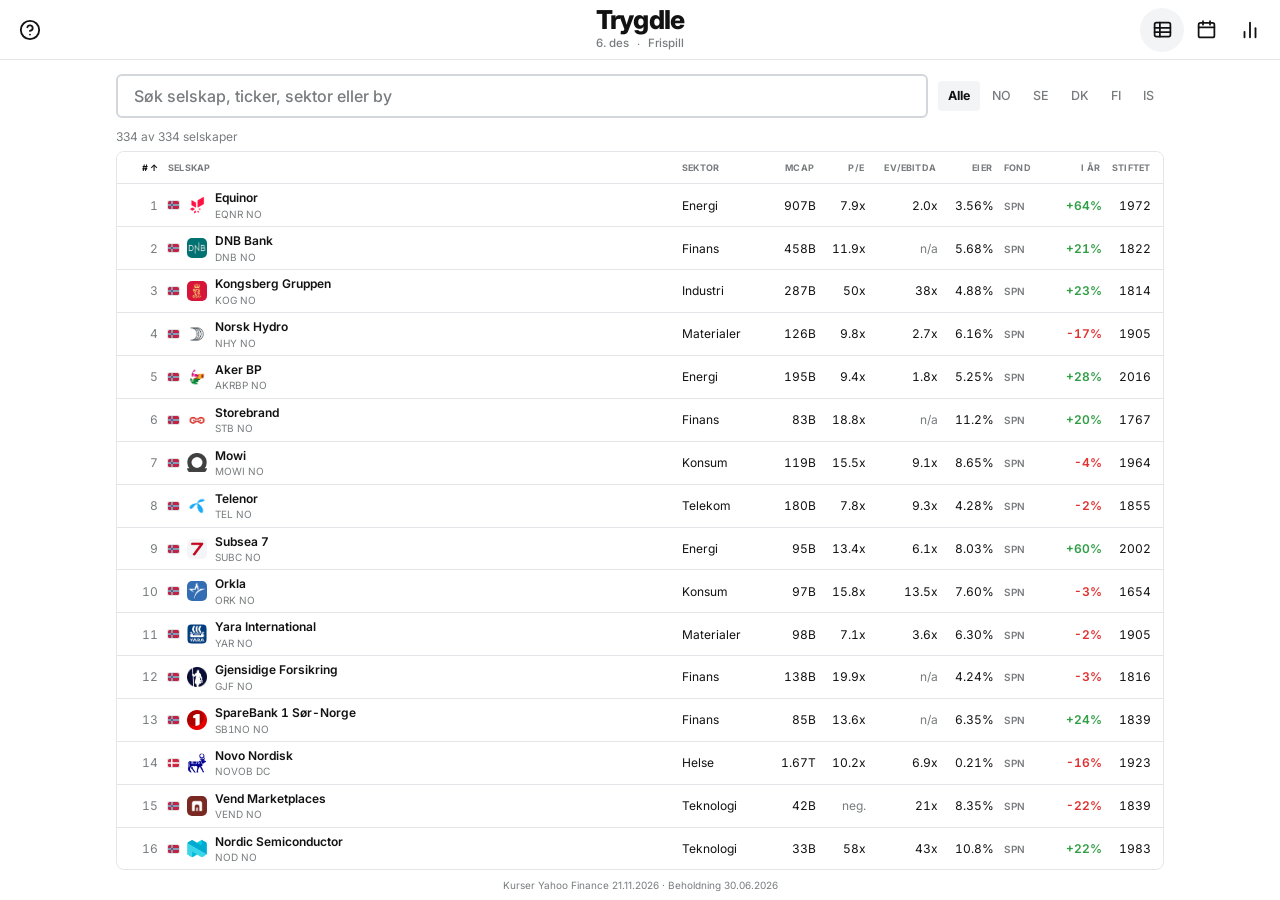
==== data.html @ ebce4d21 "Daily data update 2026-11-21" ====
<!DOCTYPE html>
<html lang="nb">
<head>
  <meta charset="UTF-8" />
  <meta http-equiv="Cache-Control" content="no-cache" />
  <meta name="viewport" content="width=device-width, initial-scale=1.0, viewport-fit=cover" />
  <meta name="theme-color" content="#ffffff" media="(prefers-color-scheme: light)" />
  <meta name="theme-color" content="#121213" media="(prefers-color-scheme: dark)" />
  <title>Trygdle · Data</title>
  <meta name="description" content="Alle selskapene i Folketrygdfondets aksjeportefølje med nøkkeltall." />
  <link rel="icon" type="image/svg+xml" href="data:image/svg+xml,%3Csvg xmlns='http://www.w3.org/2000/svg' viewBox='0 0 36 36'%3E%3Crect width='36' height='36' rx='8' fill='%236aaa64'/%3E%3Crect x='9' y='19' width='4' height='8' rx='1' fill='%23fff'/%3E%3Crect x='16' y='14' width='4' height='13' rx='1' fill='%23fff'/%3E%3Crect x='23' y='9' width='4' height='18' rx='1' fill='%23fff'/%3E%3C/svg%3E" />
  <link rel="preconnect" href="https://fonts.googleapis.com" />
  <link rel="preconnect" href="https://fonts.gstatic.com" crossorigin />
  <link href="https://fonts.googleapis.com/css2?family=Inter:wght@400;500;600;700;800&display=swap" rel="stylesheet" />
  <link rel="stylesheet" href="styles.css?v=a3bba27d" />
</head>
<body class="data-page">
  <header id="topbar" data-page="data"></header>
  <script src="shell.js?v=2417e42e"></script>

  <main class="data-main">
    <div class="data-tools">
      <input id="q" class="guess-input data-search" type="search" placeholder="Søk selskap, ticker, sektor eller by" autocomplete="off" spellcheck="false" />
      <div class="data-filters" id="filters"></div>
    </div>
    <p class="data-count" id="count"></p>
    <div class="table-wrap">
      <table class="dt">
        <thead><tr id="thead"></tr></thead>
        <tbody id="tbody"></tbody>
      </table>
    </div>
    <p id="source" class="source"></p>
  </main>

  <script src="portfolio_data.js?v=4c529262"></script>
  <script src="market_data.js?v=6c557c20"></script>
  <script src="data.js?v=561c889e"></script>
</body>
</html>
---- styles.css ----
:root {
  --bg: #ffffff;
  --text: #121213;
  --muted: #787c7e;
  --line: #e3e5e8;
  --empty: #d3d6da;
  --empty-active: #878a8c;
  --soft: #f3f4f6;

  --exact: #6aaa64;
  --close: #c9b458;
  --wrong: #787c7e;
  --on-tile: #ffffff;
  --up: #2f9e44;
  --down: #e03131;

  --sheet: #ffffff;
  --shadow: 0 12px 40px rgba(0, 0, 0, 0.18);

  --w: 480px;
}

@media (prefers-color-scheme: dark) {
  :root:not([data-theme="light"]) {
    --bg: #121213;
    --text: #f8f8f8;
    --muted: #8e9093;
    --line: #2c2c2e;
    --empty: #3a3a3c;
    --empty-active: #565758;
    --soft: #1e1e20;
    --exact: #538d4e;
    --close: #b59f3b;
    --wrong: #3a3a3c;
    --up: #51cf66;
    --down: #ff6b6b;
    --sheet: #1a1a1b;
    --shadow: 0 12px 40px rgba(0, 0, 0, 0.6);
  }
}

* {
  box-sizing: border-box;
  margin: 0;
  padding: 0;
}

html,
body {
  background: var(--bg);
  color: var(--text);
}

body {
  font-family: "Inter", -apple-system, BlinkMacSystemFont, "Segoe UI", sans-serif;
  font-size: 15px;
  line-height: 1.45;
  -webkit-font-smoothing: antialiased;
  -webkit-tap-highlight-color: transparent;
  min-height: 100dvh;
  overflow-x: hidden;
  display: flex;
  flex-direction: column;
}

body.modal-open {
  overflow: hidden;
}

button {
  font: inherit;
  color: inherit;
  background: none;
  border: 0;
  cursor: pointer;
  touch-action: manipulation;
}

.hidden {
  display: none !important;
}

/* ---------- Header ---------- */

.topbar {
  display: grid;
  grid-template-columns: 1fr auto 1fr;
  align-items: center;
  height: 60px;
  padding: 0 8px;
  padding-top: env(safe-area-inset-top);
  border-bottom: 1px solid var(--line);
}

.topbar-side.right {
  display: flex;
  justify-content: flex-end;
}

.title {
  font-size: 26px;
  font-weight: 800;
  letter-spacing: -0.03em;
}

.title a {
  color: inherit;
  text-decoration: none;
}

.icon-btn {
  color: inherit;
  width: 44px;
  height: 44px;
  display: grid;
  place-items: center;
  border-radius: 50%;
  color: var(--text);
}

.icon-btn:hover,
.icon-btn.active {
  background: var(--soft);
}

a.mode-btn {
  text-decoration: none;
}

/* ---------- Game layout ---------- */

.game {
  flex: 1;
  width: 100%;
  max-width: var(--w);
  margin: 0 auto;
  padding: 12px 16px 0;
  display: flex;
  flex-direction: column;
}

.brand {
  display: flex;
  flex-direction: column;
  align-items: center;
  line-height: 1;
}

.modes {
  display: flex;
  align-items: center;
  gap: 2px;
  margin-top: 3px;
}

.mode-btn {
  font-size: 11.5px;
  font-weight: 500;
  padding: 2px 6px;
  border-radius: 4px;
  color: var(--muted);
}

.mode-btn.active {
  color: var(--text);
  font-weight: 700;
}

.mode-btn:hover {
  color: var(--text);
}

.mode-sep {
  color: var(--muted);
  font-size: 11px;
}

/* ---------- Board ---------- */

.board-head,
.tiles {
  display: grid;
  grid-template-columns: repeat(7, minmax(0, 1fr));
  gap: 3px;
}

.board-head span {
  font-size: 8.5px;
  font-weight: 700;
  text-transform: uppercase;
  letter-spacing: 0;
  color: var(--muted);
  text-align: center;
  white-space: nowrap;
  overflow: hidden;
  text-overflow: ellipsis;
}

.board-head small {
  font-size: 0.85em;
  font-weight: 500;
  opacity: 0.7;
}

.board-head {
  padding-bottom: 6px;
  margin-bottom: 4px;
  border-bottom: 1px solid var(--line);
}

.row {
  margin-top: 6px;
}

.row-name {
  height: 18px;
  display: flex;
  align-items: center;
  gap: 6px;
  font-size: 12.5px;
  font-weight: 600;
  white-space: nowrap;
  overflow: hidden;
  text-overflow: ellipsis;
  margin-bottom: 3px;
}

.logo {
  width: 16px;
  height: 16px;
  border-radius: 4px;
  flex-shrink: 0;
  object-fit: contain;
  background: #fff;
}

.logo-fallback {
  display: inline-grid;
  place-items: center;
  font-size: 10px;
  font-weight: 800;
  background: var(--soft);
  color: var(--muted);
}

.row-name .nm {
  overflow: hidden;
  text-overflow: ellipsis;
}

.row-name .tk {
  flex-shrink: 0;
  font-size: 11px;
  font-weight: 500;
  color: var(--muted);
}

.row-name em {
  font-style: normal;
  color: var(--muted);
}

.tile {
  aspect-ratio: 1.12;
  border: 2px solid var(--empty);
  display: flex;
  flex-direction: column;
  align-items: center;
  justify-content: center;
  gap: 1px;
  text-align: center;
  line-height: 1.1;
  user-select: none;
  min-width: 0;
}

.row.active .tile {
  border-color: var(--empty-active);
}

.tile b {
  font-size: clamp(11px, 3.3vw, 15px);
  font-weight: 800;
  letter-spacing: -0.02em;
}

.tile.small b {
  font-size: clamp(8.5px, 2.3vw, 11px);
  font-weight: 700;
  letter-spacing: 0;
  padding: 0 2px;
  overflow-wrap: normal;
}

.tile i {
  display: block;
  line-height: 0;
  margin-top: 2px;
}

.flag {
  display: block;
  width: clamp(20px, 5.6vw, 28px);
  height: auto;
  border-radius: 3px;
  box-shadow: 0 0 0 1px rgba(0, 0, 0, 0.12);
}

.s-answer .flag,
.tile .flag {
  margin: 1px 0 2px;
}

.tile i.na {
  font-style: normal;
  font-size: 12px;
  font-weight: 800;
  line-height: 1;
  opacity: 0.85;
}

.tile i svg {
  width: clamp(11px, 3.4vw, 15px);
  height: auto;
}

.s-exact,
.s-close,
.s-wrong {
  color: var(--on-tile);
  border-color: transparent;
}
.s-exact { background: var(--exact); }
.s-close { background: var(--close); }
.s-wrong { background: var(--wrong); }
.s-answer {
  background: transparent;
  border-color: var(--exact);
  color: var(--exact);
}

.row-name .tag {
  margin-left: auto;
  font-size: 10px;
  font-weight: 800;
  text-transform: uppercase;
  letter-spacing: 0.06em;
  color: var(--exact);
}

.tile.flip {
  animation: flip 500ms ease-in-out both;
}

.row.win .tile.flip {
  animation: flip 500ms ease-in-out both, bounce 420ms ease-in-out;
}

@keyframes flip {
  0%,
  49% {
    background: transparent;
    border-color: var(--empty-active);
    color: transparent;
  }
  0% { transform: rotateX(0); }
  50% { transform: rotateX(-90deg); }
  100% { transform: rotateX(0); }
}

@keyframes bounce {
  0%, 100% { transform: translateY(0); }
  40% { transform: translateY(-16px); }
  70% { transform: translateY(3px); }
}

.shake {
  animation: shake 420ms ease;
}

@keyframes shake {
  10%, 90% { transform: translateX(-1px); }
  20%, 80% { transform: translateX(3px); }
  30%, 50%, 70% { transform: translateX(-5px); }
  40%, 60% { transform: translateX(5px); }
}

/* ---------- Hints ---------- */

.hints {
  display: grid;
  /* city gets the room; fund, dividend and logo stay compact */
  grid-template-columns: minmax(0, 1fr) auto auto;
  gap: 6px;
  margin-bottom: 10px;
}

.hints:empty {
  display: none;
}

.chip {
  display: flex;
  align-items: center;
  justify-content: center;
  gap: 6px;
  height: 36px;
  padding: 0 8px;
  border-radius: 6px;
  background: var(--soft);
  font-size: 13px;
  white-space: nowrap;
  overflow: hidden;
  animation: pop 220ms ease;
}

.ytd {
  display: flex;
  align-items: center;
  gap: 10px;
  height: 44px;
  padding: 4px 12px;
  margin-bottom: 8px;
  border-radius: 6px;
  background: var(--soft);
}

.ytd svg {
  flex: 1;
  min-width: 0;
  height: 100%;
  overflow: visible;
}

.ytd polyline {
  fill: none;
  stroke-width: 2;
  stroke-linejoin: round;
  stroke-linecap: round;
  vector-effect: non-scaling-stroke;
}

.ytd .area {
  stroke: none;
  opacity: 0.12;
}

.ytd .zero {
  stroke: var(--muted);
  stroke-width: 1;
  stroke-dasharray: 2 3;
  opacity: 0.6;
  vector-effect: non-scaling-stroke;
}

.ytd.up polyline { stroke: var(--up); }
.ytd.down polyline { stroke: var(--down); }
.ytd.up .area { fill: var(--up); }
.ytd.down .area { fill: var(--down); }
.ytd.up b { color: var(--up); }
.ytd.down b { color: var(--down); }

.ytd-label {
  display: flex;
  flex-direction: column;
  align-items: flex-end;
  line-height: 1.1;
  flex-shrink: 0;
}

.ytd-label b {
  font-size: 15px;
  font-weight: 800;
}

.ytd-label small {
  font-size: 10px;
  color: var(--muted);
}

.hint-logo {
  width: 24px;
  height: 24px;
  border-radius: 5px;
  object-fit: contain;
  background: #fff;
}

.hint-logo {
  transition: filter 300ms ease;
}

.hint-logo.blur {
  filter: blur(2.5px);
}

.hint-logo.blur.grey {
  filter: blur(2.5px) grayscale(1);
}

.chip.city {
  justify-content: flex-start;
  padding: 0 12px;
  text-overflow: ellipsis;
}

.chip.fund {
  min-width: 36px;
  font-size: 11.5px;
  font-weight: 700;
  padding: 0 8px;
}

.chip.logo-slot {
  width: 36px;
  padding: 0;
}

.hint-logo.none {
  background: none;
}

.chip.dim {
  color: var(--muted);
}

@keyframes pop {
  from { transform: scale(0.85); opacity: 0; }
}

/* ---------- Entry ---------- */

.dock {
  position: sticky;
  bottom: 0;
  margin-top: auto;
  padding-top: 14px;
  background: var(--bg);
  z-index: 10;
}

.entry {
  position: relative;
}

.entry-row {
  display: flex;
  gap: 8px;
}

.guess-input {
  flex: 1;
  min-width: 0;
  height: 52px;
  padding: 0 16px;
  font: inherit;
  font-size: 16px; /* prevents iOS zoom */
  font-weight: 500;
  color: var(--text);
  background: var(--bg);
  border: 2px solid var(--empty);
  border-radius: 6px;
  outline: none;
  -webkit-appearance: none;
}

.guess-input:focus {
  border-color: var(--empty-active);
}

.guess-input::placeholder {
  color: var(--muted);
}

.hint-btn {
  height: 52px;
  padding: 0 16px;
  border-radius: 6px;
  background: var(--soft);
  font-size: 14px;
  font-weight: 700;
  white-space: nowrap;
}

.hint-btn.danger {
  background: #d9534f;
  color: #fff;
}

.ac {
  position: absolute;
  left: 0;
  right: 0;
  bottom: calc(100% + 6px);
  background: var(--sheet);
  border: 1px solid var(--line);
  border-radius: 8px;
  box-shadow: var(--shadow);
  overflow: hidden;
  z-index: 20;
}

.ac-row {
  width: 100%;
  min-height: 46px;
  padding: 10px 14px;
  display: flex;
  align-items: center;
  justify-content: space-between;
  gap: 12px;
  text-align: left;
  border-top: 1px solid var(--line);
}

.ac-row:first-child {
  border-top: 0;
}

.ac-row.active,
.ac-row:hover {
  background: var(--soft);
}

.ac-row .logo {
  width: 20px;
  height: 20px;
}

.ac-name {
  flex: 1;
  font-weight: 600;
  overflow: hidden;
  text-overflow: ellipsis;
  white-space: nowrap;
}

.ac-tick {
  font-size: 12px;
  color: var(--muted);
  white-space: nowrap;
  font-variant-numeric: tabular-nums;
}

.ac-empty {
  padding: 14px;
  text-align: center;
  color: var(--muted);
}

.done-bar {
  display: flex;
  gap: 8px;
}

.done-bar button {
  flex: 1;
}

.source {
  font-size: 10px;
  color: var(--muted);
  text-align: center;
  padding: 8px 0 calc(8px + env(safe-area-inset-bottom));
}

/* ---------- Buttons ---------- */

.primary-btn,
.ghost-btn {
  height: 50px;
  padding: 0 20px;
  border-radius: 999px;
  font-size: 15px;
  font-weight: 700;
}

.primary-btn {
  background: var(--exact);
  color: #fff;
}

.ghost-btn {
  border: 1.5px solid var(--empty);
}


.link-btn {
  display: block;
  margin: 18px auto 0;
  font-size: 13px;
  color: var(--muted);
  text-decoration: underline;
}

/* ---------- Modals ---------- */

.overlay {
  position: fixed;
  inset: 0;
  z-index: 100;
  background: rgba(0, 0, 0, 0.45);
  display: grid;
  place-items: center;
  padding: 16px;
  animation: fade 160ms ease;
}

.sheet {
  position: relative;
  width: 100%;
  max-width: 420px;
  max-height: calc(100dvh - 32px);
  overflow-y: auto;
  background: var(--sheet);
  border-radius: 12px;
  box-shadow: var(--shadow);
  padding: 28px 22px 22px;
  animation: rise 220ms ease;
}

@keyframes fade { from { opacity: 0; } }
@keyframes rise { from { transform: translateY(16px); opacity: 0; } }

.close-btn {
  position: absolute;
  top: 8px;
  right: 8px;
  width: 40px;
  height: 40px;
  font-size: 26px;
  line-height: 1;
  color: var(--muted);
  border-radius: 50%;
}

.close-btn:hover {
  background: var(--soft);
}


/* help */
.help-lead {
  font-size: 16px;
  margin-bottom: 8px;
}



code {
  font-family: ui-monospace, SFMono-Regular, Menlo, monospace;
  font-size: 0.88em;
  background: var(--soft);
  padding: 1px 5px;
  border-radius: 4px;
}

.help-example {
  margin: 14px 0 18px;
}

.help-example .tile i {
  font-style: normal;
  font-size: 13px;
  font-weight: 800;
  line-height: 1;
}

.legend {
  list-style: none;
  display: grid;
  gap: 9px;
  font-size: 14px;
  margin-bottom: 16px;
}

.legend li {
  display: flex;
  align-items: center;
  gap: 10px;
}

.sw,
.sw-txt {
  flex-shrink: 0;
  width: 22px;
  height: 22px;
  border-radius: 3px;
}

.sw-txt {
  display: grid;
  place-items: center;
  font-weight: 800;
  font-size: 13px;
  white-space: nowrap;
}

.help-foot {
  font-size: 13px;
  color: var(--muted);
  border-top: 1px solid var(--line);
  padding-top: 14px;
}

/* stats */
.kpis {
  display: grid;
  grid-template-columns: repeat(4, 1fr);
  text-align: center;
  margin-bottom: 22px;
}

.kpis b {
  display: block;
  font-size: 32px;
  font-weight: 500;
  line-height: 1.1;
}

.kpis span {
  font-size: 12px;
  color: var(--text);
}


.dist {
  display: grid;
  gap: 4px;
}

.dist-row {
  display: flex;
  align-items: center;
  gap: 6px;
  font-size: 14px;
}

.dist-row > span {
  width: 12px;
  font-weight: 600;
}

.bar {
  background: var(--wrong);
  color: #fff;
  font-size: 13px;
  font-weight: 700;
  text-align: right;
  padding: 2px 8px;
  min-width: 24px;
}

.bar.cur {
  background: var(--exact);
}


/* calendar */

.cal-nav {
  display: flex;
  align-items: center;
  justify-content: space-between;
  margin-bottom: 8px;
  text-transform: capitalize;
}

.icon-btn.sm {
  width: 36px;
  height: 36px;
  font-size: 22px;
  line-height: 1;
}

.icon-btn:disabled {
  opacity: 0.25;
  cursor: default;
}

.cal-grid {
  display: grid;
  grid-template-columns: repeat(7, 1fr);
  gap: 4px;
}

.cal-dow {
  font-size: 10px;
  font-weight: 700;
  text-transform: uppercase;
  color: var(--muted);
  text-align: center;
  padding-bottom: 2px;
}

.cal-day {
  aspect-ratio: 1;
  border-radius: 8px;
  font-size: 14px;
  font-weight: 600;
  background: var(--soft);
  position: relative;
}

.cal-day.empty {
  background: none;
}

.cal-day:disabled {
  background: none;
  color: var(--muted);
  opacity: 0.4;
  cursor: default;
}

.cal-day.won { background: var(--exact); color: #fff; }
.cal-day.lost { background: var(--wrong); color: #fff; }
.cal-day.started { box-shadow: inset 0 0 0 2px var(--close); }
.cal-day.today::after {
  content: "";
  position: absolute;
  left: 50%;
  bottom: 4px;
  width: 4px;
  height: 4px;
  margin-left: -2px;
  border-radius: 50%;
  background: currentColor;
}
.cal-day.selected { outline: 2px solid var(--text); outline-offset: 1px; }

.cal-legend {
  display: flex;
  align-items: center;
  justify-content: center;
  gap: 6px;
  margin-top: 14px;
  font-size: 12px;
  color: var(--muted);
}

.cal-legend span {
  width: 10px;
  height: 10px;
  border-radius: 3px;
  margin-left: 8px;
}

.cal-legend .won { background: var(--exact); }
.cal-legend .lost { background: var(--wrong); }
.cal-legend .started { box-shadow: inset 0 0 0 2px var(--close); }

/* result */
.result-head {
  display: flex;
  align-items: center;
  gap: 14px;
  padding-right: 28px;
}

.result-logo {
  width: 60px;
  height: 60px;
  flex-shrink: 0;
  border-radius: 14px;
  object-fit: contain;
  background: #fff;
  box-shadow: 0 0 0 1px var(--line);
}

.result-logo.logo-fallback {
  display: grid;
  place-items: center;
  font-size: 26px;
}



.result-name {
  font-size: 24px;
  font-weight: 800;
  letter-spacing: -0.02em;
  line-height: 1.15;
}

.result-ticker {
  display: flex;
  align-items: center;
  gap: 6px;
  font-size: 12.5px;
  color: var(--muted);
  margin-top: 3px;
}

.result-ticker .flag {
  width: 18px;
}

.result-desc {
  font-size: 13px;
  line-height: 1.45;
  color: var(--muted);
  margin: 12px 0 12px;
}

.result-sheet .ytd {
  margin-bottom: 10px;
}

.facts {
  display: grid;
  grid-template-columns: repeat(3, 1fr);
  gap: 1px;
  background: var(--line);
  border: 1px solid var(--line);
  border-radius: 8px;
  overflow: hidden;
  margin-bottom: 16px;
}

.facts div {
  background: var(--sheet);
  padding: 8px 10px;
  min-width: 0;
}

.facts dt {
  font-size: 10px;
  font-weight: 700;
  text-transform: uppercase;
  letter-spacing: 0.05em;
  color: var(--muted);
}

.facts dd {
  font-size: 14px;
  font-weight: 600;
  white-space: nowrap;
  overflow: hidden;
  text-overflow: ellipsis;
}

.result-foot {
  display: flex;
  align-items: center;
  justify-content: space-between;
  gap: 12px;
  margin-bottom: 14px;
}

.mini-grid {
  display: grid;
  gap: 3px;
}

.mini-row {
  display: flex;
  gap: 3px;
}

.mini {
  width: 13px;
  height: 13px;
  border-radius: 2px;
}

.mini.empty {
  box-shadow: inset 0 0 0 1.5px var(--empty);
}

.cd {
  text-align: right;
}

.cd span {
  display: block;
  font-size: 10px;
  font-weight: 700;
  text-transform: uppercase;
  letter-spacing: 0.05em;
  color: var(--muted);
}

.cd b {
  font-size: 24px;
  font-weight: 600;
  font-variant-numeric: tabular-nums;
}

.result-actions {
  display: flex;
  gap: 8px;
}

.result-actions button {
  flex: 1;
}

















/* ---------- Toast ---------- */

/* Status messages appear in the header, replacing the mode line briefly. */
.brand {
  position: relative;
}

.status {
  position: absolute;
  left: 50%;
  bottom: -1px;
  transform: translate(-50%, 4px);
  white-space: nowrap;
  font-size: 12px;
  font-weight: 700;
  padding: 2px 10px;
  border-radius: 999px;
  background: var(--bg);
  color: var(--text);
  opacity: 0;
  pointer-events: none;
  transition: opacity 160ms ease, transform 160ms ease;
}

.status.show {
  opacity: 1;
  transform: translate(-50%, 0);
}

.status.win {
  color: var(--exact);
  font-size: 13px;
  animation: cheer 600ms ease;
}

.status.error {
  color: var(--down);
}

.brand.has-status .modes {
  opacity: 0;
  transition: opacity 120ms ease;
}

@keyframes cheer {
  0% { transform: translate(-50%, 4px) scale(0.6); }
  50% { transform: translate(-50%, 0) scale(1.15); }
  100% { transform: translate(-50%, 0) scale(1); }
}

/* ---------- Small screens ---------- */

@media (max-width: 420px) {
  .topbar-side .icon-btn { width: 36px; height: 40px; }
  .topbar-side svg { width: 20px; height: 20px; }
  .board-head span { font-size: 7.5px; text-overflow: clip; }
}

@media (max-width: 380px) {
  .title { font-size: 22px; }
  .hint-btn { padding: 0 12px; }
}

@media (min-width: 600px) {
  .tile { aspect-ratio: 1.2; }
}

@media (max-height: 800px) {
  .row { margin-top: 4px; }
  .tile { aspect-ratio: 1.3; }
  .ytd { height: 38px; margin-bottom: 6px; }
  .chip { height: 32px; }
  .hints { margin-bottom: 8px; }
  .dock { padding-top: 10px; }
}

@media (max-height: 680px) {
  .topbar { height: 52px; }
  .title { font-size: 22px; }
  .game { padding-top: 8px; }
  .tile { aspect-ratio: 1.6; }
  .row-name { height: 16px; margin-bottom: 2px; font-size: 12px; }
  .tile i { margin-top: 0; }
  .guess-input, .hint-btn { height: 46px; }
  .source { padding-top: 4px; }
}

.confetti {
  position: fixed;
  inset: 0;
  width: 100%;
  height: 100%;
  pointer-events: none;
  z-index: 300;
}

@media (prefers-reduced-motion: reduce) {
  *,
  *::before,
  *::after {
    animation-duration: 1ms !important;
    animation-delay: 0ms !important;
    transition: none !important;
  }
}

/* ---------- Data page ---------- */


.data-main {
  width: 100%;
  max-width: 1080px;
  margin: 0 auto;
  padding: 14px 16px 0;
}

.data-tools {
  display: flex;
  flex-wrap: wrap;
  align-items: center;
  gap: 10px;
}

.data-search {
  flex: 1 1 260px;
  height: 44px;
}

.data-filters {
  display: flex;
  gap: 2px;
}

.data-filters .mode-btn {
  font-size: 12.5px;
  padding: 6px 10px;
}

.data-filters .mode-btn.active {
  background: var(--soft);
}

.data-count {
  font-size: 12px;
  color: var(--muted);
  margin: 10px 0 6px;
}

/* The table scrolls inside its own box (sticky header, and any sideways
   scrollbar stays in view instead of at the very bottom of the page). */
.table-wrap {
  border: 1px solid var(--line);
  border-radius: 8px;
  overflow: auto;
  max-height: calc(100dvh - 200px);
  overscroll-behavior: contain;
}

.data-page {
  height: 100dvh;
  overflow: hidden;
}

.data-page .data-main {
  display: flex;
  flex-direction: column;
  min-height: 0;
  flex: 1;
}

.data-page .table-wrap {
  flex: 1;
  max-height: none;
  min-height: 0;
}

.dt {
  width: 100%;
  min-width: 320px;
  border-collapse: collapse;
  table-layout: fixed;
  font-size: 12px;
  font-variant-numeric: tabular-nums;
}

.dt th {
  position: sticky;
  top: 0;
  background: var(--bg);
  z-index: 1;
  text-align: left;
  font-size: 9px;
  font-weight: 700;
  text-transform: uppercase;
  letter-spacing: 0.02em;
  color: var(--muted);
  padding: 9px 5px;
  border-bottom: 1px solid var(--line);
  white-space: nowrap;
  overflow: hidden;
  cursor: pointer;
  user-select: none;
}

.dt th:hover,
.dt th.active {
  color: var(--text);
}

.dt th i {
  font-style: normal;
  margin-left: 2px;
}

.dt td {
  padding: 5px 5px;
  border-bottom: 1px solid var(--line);
  white-space: nowrap;
  overflow: hidden;
  text-overflow: ellipsis;
}

.dt tr:last-child td {
  border-bottom: 0;
}

.dt tbody tr:hover td {
  background: var(--soft);
}

.dt .num {
  text-align: right;
}

/* column widths (table-layout: fixed) */
.dt [data-key="rank"] { width: 46px; }
.dt [data-key="name"] { width: auto; }
.dt [data-key="sector"] { width: 86px; }
.dt [data-key="mcap"] { width: 58px; }
.dt [data-key="pe"] { width: 50px; }
.dt [data-key="ev"] { width: 72px; }
.dt [data-key="own"] { width: 56px; }
.dt [data-key="fund"] { width: 58px; }
.dt [data-key="ytd"] { width: 50px; }
.dt [data-key="founded"] { width: 56px; }

.dt th:first-child,
.dt td:first-child { padding-left: 12px; }
.dt th:last-child,
.dt td:last-child { padding-right: 12px; }

.dt .c-rank {
  color: var(--muted);
}

.dt-co {
  display: flex;
  align-items: center;
  gap: 8px;
  min-width: 0;
}

.dt-co .flag {
  width: 11px;
  border-radius: 1.5px;
  opacity: 0.9;
  flex-shrink: 0;
}

.dt-co .logo {
  width: 20px;
  height: 20px;
  border-radius: 5px;
  flex-shrink: 0;
}

.dt-nm {
  min-width: 0;
}

.dt-nm b,
.dt-nm small {
  display: block;
  overflow: hidden;
  text-overflow: ellipsis;
}

.dt-nm b {
  font-weight: 600;
}

.dt-nm small {
  font-size: 10px;
  color: var(--muted);
}

.dt-fund {
  font-size: 10px;
  font-weight: 600;
  color: var(--muted);
}

.dt .na {
  color: var(--muted);
}

.dt .pos { color: var(--up); font-weight: 600; }
.dt .neg { color: var(--down); font-weight: 600; }

@media (max-width: 780px) {
  .dt .p3 { display: none; }
}

@media (max-width: 560px) {
  .dt .p2 { display: none; }
  .dt { font-size: 12.5px; }
}

/* company website links */
.result-name a {
  color: inherit;
  text-decoration: none;
}

.result-name a:hover {
  text-decoration: underline;
  text-underline-offset: 3px;
}

.result-name .ext {
  margin-left: 4px;
  vertical-align: 2px;
  color: var(--muted);
}

.result-ticker .site {
  color: var(--muted);
  text-decoration: none;
  margin-left: 4px;
}

.result-ticker .site {
  flex-basis: 100%;
}

.result-ticker .site:hover {
  color: var(--text);
  text-decoration: underline;
}

.dt-nm a {
  color: inherit;
  text-decoration: none;
}

.dt-nm a:hover b {
  text-decoration: underline;
  text-underline-offset: 2px;
}

.result-ticker {
  flex-wrap: wrap;
  row-gap: 0;
}

.result-ticker > span,
.result-ticker .site {
  white-space: nowrap;
}

.result-ticker .site {
  margin-left: 0;
}

/* ---------- Simple pages (help, calendar, stats) ---------- */

.page-main {
  width: 100%;
  max-width: 400px;
  margin: 0 auto;
  padding: 28px 16px 40px;
}

.page-title {
  font-size: 15px;
  font-weight: 800;
  text-transform: uppercase;
  letter-spacing: 0.05em;
  text-align: center;
  margin-bottom: 22px;
}

.page-main .help-head {
  border: 0;
  margin: 18px 0 4px;
  padding: 0;
}

.page-main .help-example {
  margin-top: 0;
}

.page-cta {
  display: flex;
  align-items: center;
  justify-content: center;
  margin-top: 24px;
  text-decoration: none;
}

.page-note {
  font-size: 12px;
  color: var(--muted);
  text-align: center;
  margin-top: 16px;
}

a.cal-day {
  display: grid;
  place-items: center;
  color: inherit;
  text-decoration: none;
}

.cal-day.off {
  display: grid;
  place-items: center;
  background: none;
  color: var(--muted);
  opacity: 0.35;
}

a.cal-day:hover {
  outline: 2px solid var(--empty-active);
  outline-offset: 1px;
}

a.nm {
  color: inherit;
  text-decoration: none;
}

a.nm:hover {
  text-decoration: underline;
  text-decoration-thickness: 1px;
  text-underline-offset: 2px;
}

.cal-nav a.icon-btn {
  text-decoration: none;
}
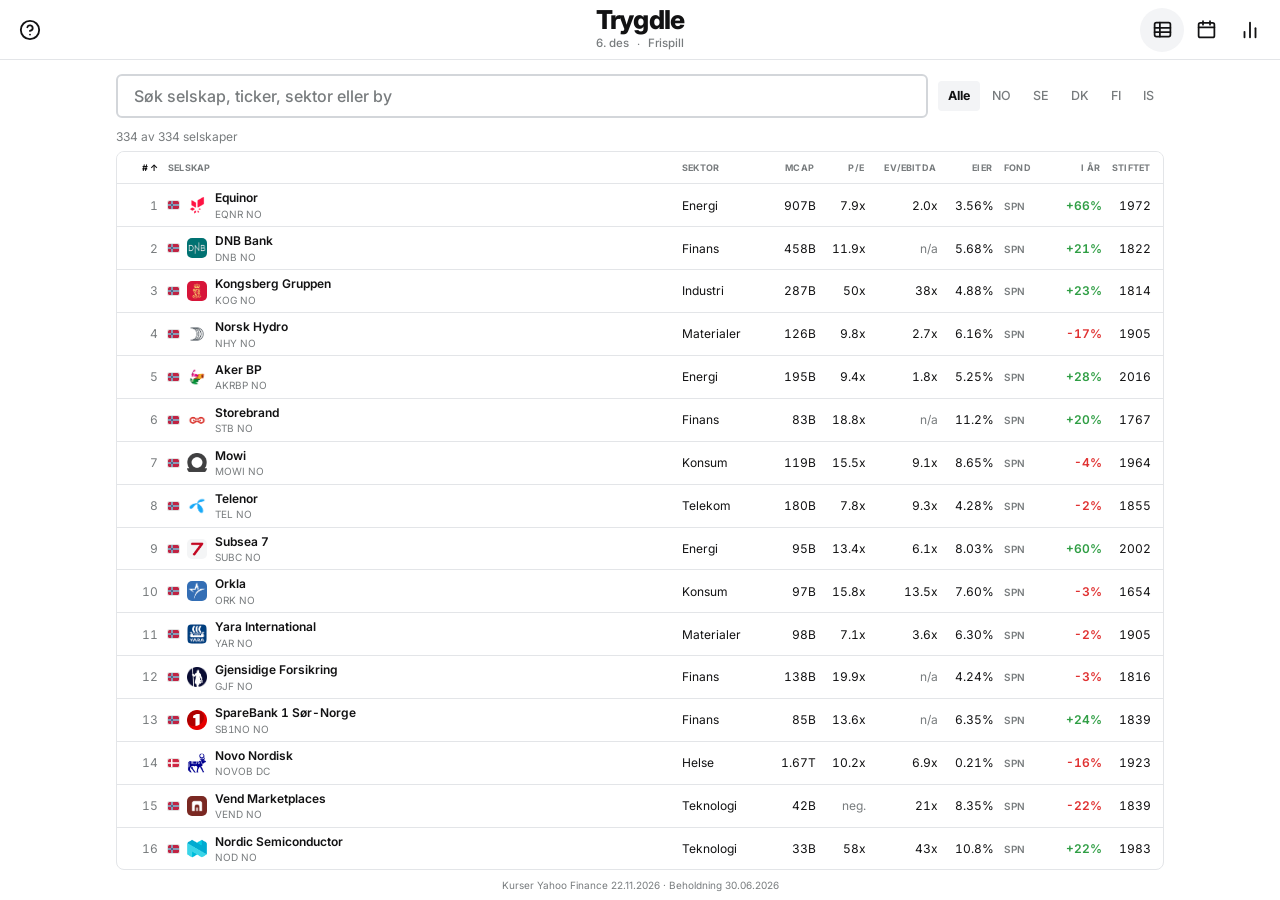
==== commit 644461b6: "Daily data update 2026-11-22" ====
--- a/data.html
+++ b/data.html
@@ -12,7 +12,7 @@
   <link rel="preconnect" href="https://fonts.googleapis.com" />
   <link rel="preconnect" href="https://fonts.gstatic.com" crossorigin />
   <link href="https://fonts.googleapis.com/css2?family=Inter:wght@400;500;600;700;800&display=swap" rel="stylesheet" />
-  <link rel="stylesheet" href="styles.css?v=a3bba27d" />
+  <link rel="stylesheet" href="styles.css?v=c1579088" />
 </head>
 <body class="data-page">
   <header id="topbar" data-page="data"></header>
@@ -34,7 +34,7 @@
   </main>
 
   <script src="portfolio_data.js?v=4c529262"></script>
-  <script src="market_data.js?v=6c557c20"></script>
+  <script src="market_data.js?v=da512bf9"></script>
   <script src="data.js?v=561c889e"></script>
 </body>
 </html>
--- a/styles.css
+++ b/styles.css
@@ -56,6 +56,8 @@
   font-size: 15px;
   line-height: 1.45;
   -webkit-font-smoothing: antialiased;
+  -webkit-text-size-adjust: 100%;
+  text-size-adjust: 100%;
   -webkit-tap-highlight-color: transparent;
   min-height: 100dvh;
   overflow-x: hidden;
@@ -86,9 +88,8 @@
   display: grid;
   grid-template-columns: 1fr auto 1fr;
   align-items: center;
-  height: 60px;
-  padding: 0 8px;
-  padding-top: env(safe-area-inset-top);
+  height: calc(60px + env(safe-area-inset-top));
+  padding: env(safe-area-inset-top) max(8px, env(safe-area-inset-right)) 0 max(8px, env(safe-area-inset-left));
   border-bottom: 1px solid var(--line);
 }
 
@@ -1188,7 +1189,7 @@
 }
 
 @media (max-height: 680px) {
-  .topbar { height: 52px; }
+  .topbar { height: calc(52px + env(safe-area-inset-top)); }
   .title { font-size: 22px; }
   .game { padding-top: 8px; }
   .tile { aspect-ratio: 1.6; }
@@ -1562,3 +1563,347 @@
 .cal-nav a.icon-btn {
   text-decoration: none;
 }
+
+/* =====================================================================
+   Phones: iOS-style "liquid glass" chrome. Everything below is scoped to
+   narrow screens, so the desktop layout is untouched.
+   ===================================================================== */
+
+@media (max-width: 599px) {
+  :root {
+    --glass: rgba(255, 255, 255, 0.58);
+    --glass-strong: rgba(255, 255, 255, 0.78);
+    --glass-edge: rgba(0, 0, 0, 0.07);
+    --glass-hi: rgba(255, 255, 255, 0.9);
+    --glass-shadow: 0 8px 30px rgba(0, 0, 0, 0.12), 0 1px 3px rgba(0, 0, 0, 0.06);
+    --fill: rgba(118, 118, 128, 0.12);
+    --fill-strong: rgba(118, 118, 128, 0.2);
+    --sep: rgba(60, 60, 67, 0.14);
+    --blur: blur(22px) saturate(180%);
+  }
+
+  /* bottom of the scroll area fades under the dock / header like native bars */
+  .topbar {
+    position: sticky;
+    top: 0;
+    z-index: 50;
+    border-bottom: 0;
+    background: linear-gradient(var(--bg) 55%, transparent);
+  }
+
+  /* Header buttons: help = glass circle, page links = one glass capsule */
+  .topbar-side > .icon-btn,
+  .topbar-side.right {
+    background: var(--glass);
+    -webkit-backdrop-filter: var(--blur);
+    backdrop-filter: var(--blur);
+    box-shadow: var(--glass-shadow), inset 0 0 0 0.5px var(--glass-edge), inset 0 1px 0 var(--glass-hi);
+  }
+
+  .topbar-side > .icon-btn {
+    width: 40px;
+    height: 40px;
+  }
+
+  .topbar-side.right {
+    justify-self: end;
+    gap: 0;
+    padding: 2px;
+    border-radius: 999px;
+  }
+
+  .topbar-side.right .icon-btn {
+    width: 36px;
+    height: 36px;
+    transition: background 160ms ease, transform 160ms ease;
+  }
+
+  .topbar-side.right .icon-btn.active {
+    background: var(--fill-strong);
+  }
+
+  .topbar-side svg {
+    width: 19px;
+    height: 19px;
+  }
+
+  .icon-btn:active,
+  .hint-btn:active,
+  .primary-btn:active,
+  .ghost-btn:active,
+  .mode-btn:active,
+  a.cal-day:active {
+    transform: scale(0.94);
+  }
+
+  .primary-btn,
+  .ghost-btn,
+  .hint-btn,
+  .mode-btn {
+    transition: transform 160ms ease, background 160ms ease;
+  }
+
+  /* ---------- Game ---------- */
+
+  .game {
+    padding: 4px max(12px, env(safe-area-inset-right)) 0 max(12px, env(safe-area-inset-left));
+  }
+
+  .tile {
+    border-radius: 7px;
+  }
+
+  .board-head {
+    border-bottom-color: var(--sep);
+  }
+
+  /* Floating glass dock (hints, chart, input) */
+  .dock {
+    margin: auto -4px max(8px, env(safe-area-inset-bottom));
+    bottom: max(8px, env(safe-area-inset-bottom));
+    padding: 10px 10px 0;
+    border-radius: 26px;
+    background: var(--glass);
+    -webkit-backdrop-filter: var(--blur);
+    backdrop-filter: var(--blur);
+    box-shadow: var(--glass-shadow), inset 0 0 0 0.5px var(--glass-edge), inset 0 1px 0 var(--glass-hi);
+  }
+
+  .dock .ytd,
+  .dock .chip {
+    background: var(--fill);
+    border-radius: 12px;
+  }
+
+  .dock .ytd {
+    border-radius: 14px;
+  }
+
+  .guess-input {
+    background: var(--fill);
+    border: 0;
+    border-radius: 16px;
+    box-shadow: inset 0 0 0 1.5px transparent;
+    transition: box-shadow 160ms ease, background 160ms ease;
+  }
+
+  .guess-input:focus {
+    background: var(--bg);
+    box-shadow: inset 0 0 0 1.5px var(--empty-active);
+  }
+
+  .hint-btn {
+    min-width: 72px;
+    border-radius: 16px;
+    background: var(--fill-strong);
+  }
+
+  .hint-btn.danger {
+    background: #e5484d;
+  }
+
+  .done-bar button {
+    height: 52px;
+  }
+
+  .ghost-btn {
+    border: 0;
+    background: var(--fill-strong);
+  }
+
+  .source {
+    padding: 7px 0 8px;
+    font-size: 9.5px;
+  }
+
+  /* Autocomplete: glass popover above the dock */
+  .ac {
+    left: -2px;
+    right: -2px;
+    bottom: calc(100% + 10px);
+    border: 0;
+    border-radius: 20px;
+    background: var(--sheet);
+    -webkit-backdrop-filter: var(--blur);
+    backdrop-filter: var(--blur);
+    box-shadow: 0 12px 40px rgba(0, 0, 0, 0.18), inset 0 0 0 0.5px var(--glass-edge);
+  }
+
+  .ac-row {
+    min-height: 48px;
+    border-top: 0;
+    box-shadow: inset 0 0.5px 0 var(--sep);
+  }
+
+  .ac-row:first-child {
+    box-shadow: none;
+  }
+
+  .ac-row.active,
+  .ac-row:hover {
+    background: var(--fill);
+  }
+
+  /* Status pill in the header */
+  .status {
+    background: var(--glass-strong);
+    -webkit-backdrop-filter: var(--blur);
+    backdrop-filter: var(--blur);
+    box-shadow: 0 2px 10px rgba(0, 0, 0, 0.1), inset 0 0 0 0.5px var(--glass-edge);
+  }
+
+  /* ---------- Modals become bottom sheets ---------- */
+
+  .overlay {
+    place-items: end center;
+    padding: 0;
+    background: rgba(0, 0, 0, 0.32);
+  }
+
+  .sheet {
+    max-width: none;
+    max-height: calc(100dvh - 48px - env(safe-area-inset-top));
+    border-radius: 30px 30px 0 0;
+    padding: 30px max(20px, env(safe-area-inset-right)) calc(20px + env(safe-area-inset-bottom)) max(20px, env(safe-area-inset-left));
+    animation: sheet-up 320ms cubic-bezier(0.32, 0.72, 0, 1);
+    overscroll-behavior: contain;
+  }
+
+  .sheet::before {
+    content: "";
+    position: absolute;
+    top: 8px;
+    left: 50%;
+    width: 36px;
+    height: 5px;
+    margin-left: -18px;
+    border-radius: 3px;
+    background: var(--fill-strong);
+  }
+
+  .close-btn {
+    top: 14px;
+    right: 14px;
+    width: 32px;
+    height: 32px;
+    font-size: 22px;
+    background: var(--fill);
+  }
+
+  .facts {
+    border-radius: 14px;
+    border-color: var(--sep);
+  }
+
+  /* ---------- Data page ---------- */
+
+  .data-main {
+    padding: 4px max(12px, env(safe-area-inset-right)) 0 max(12px, env(safe-area-inset-left));
+  }
+
+  .data-tools {
+    gap: 8px;
+  }
+
+  .data-search {
+    flex-basis: 100%;
+    height: 42px;
+    border-radius: 12px;
+    padding: 0 14px;
+  }
+
+  /* country filter = iOS segmented control */
+  .data-filters {
+    flex: 1;
+    padding: 2px;
+    border-radius: 10px;
+    background: var(--fill);
+  }
+
+  .data-filters .mode-btn {
+    flex: 1;
+    text-align: center;
+    padding: 6px 4px;
+    border-radius: 8px;
+  }
+
+  .data-filters .mode-btn.active {
+    background: var(--bg);
+    box-shadow: 0 2px 6px rgba(0, 0, 0, 0.1), 0 0 0 0.5px var(--glass-edge);
+  }
+
+  .table-wrap {
+    border-color: var(--sep);
+    border-radius: 16px;
+  }
+
+  .data-page .source {
+    padding-bottom: max(8px, env(safe-area-inset-bottom));
+  }
+
+  /* ---------- Simple pages ---------- */
+
+  .page-main {
+    padding: 12px max(16px, env(safe-area-inset-right)) calc(32px + env(safe-area-inset-bottom)) max(16px, env(safe-area-inset-left));
+  }
+
+  .page-title {
+    margin-bottom: 18px;
+  }
+
+  .kpis {
+    padding: 14px 4px;
+    border-radius: 18px;
+    background: var(--soft);
+  }
+
+  .bar {
+    border-radius: 5px;
+  }
+
+  .cal-day {
+    border-radius: 10px;
+  }
+
+  .page-cta {
+    height: 52px;
+  }
+}
+
+@media (max-width: 599px) and (prefers-color-scheme: dark) {
+  :root:not([data-theme="light"]) {
+    --glass: rgba(44, 44, 46, 0.55);
+    --glass-strong: rgba(44, 44, 46, 0.82);
+    --glass-edge: rgba(255, 255, 255, 0.1);
+    --glass-hi: rgba(255, 255, 255, 0.08);
+    --glass-shadow: 0 8px 30px rgba(0, 0, 0, 0.45);
+    --fill: rgba(118, 118, 128, 0.24);
+    --fill-strong: rgba(118, 118, 128, 0.34);
+    --sep: rgba(84, 84, 88, 0.5);
+  }
+}
+
+/* No backdrop-filter: fall back to solid surfaces */
+@supports not ((backdrop-filter: blur(1px)) or (-webkit-backdrop-filter: blur(1px))) {
+  @media (max-width: 599px) {
+    .topbar-side > .icon-btn,
+    .topbar-side.right,
+    .dock,
+    .ac,
+    .status {
+      background: var(--sheet);
+    }
+  }
+}
+
+@keyframes sheet-up {
+  from { transform: translateY(100%); }
+}
+
+/* Touch screens: no sticky hover highlights after a tap */
+@media (hover: none) {
+  .topbar-side.right .icon-btn:hover:not(.active),
+  .dt tbody tr:hover td {
+    background: none;
+  }
+}
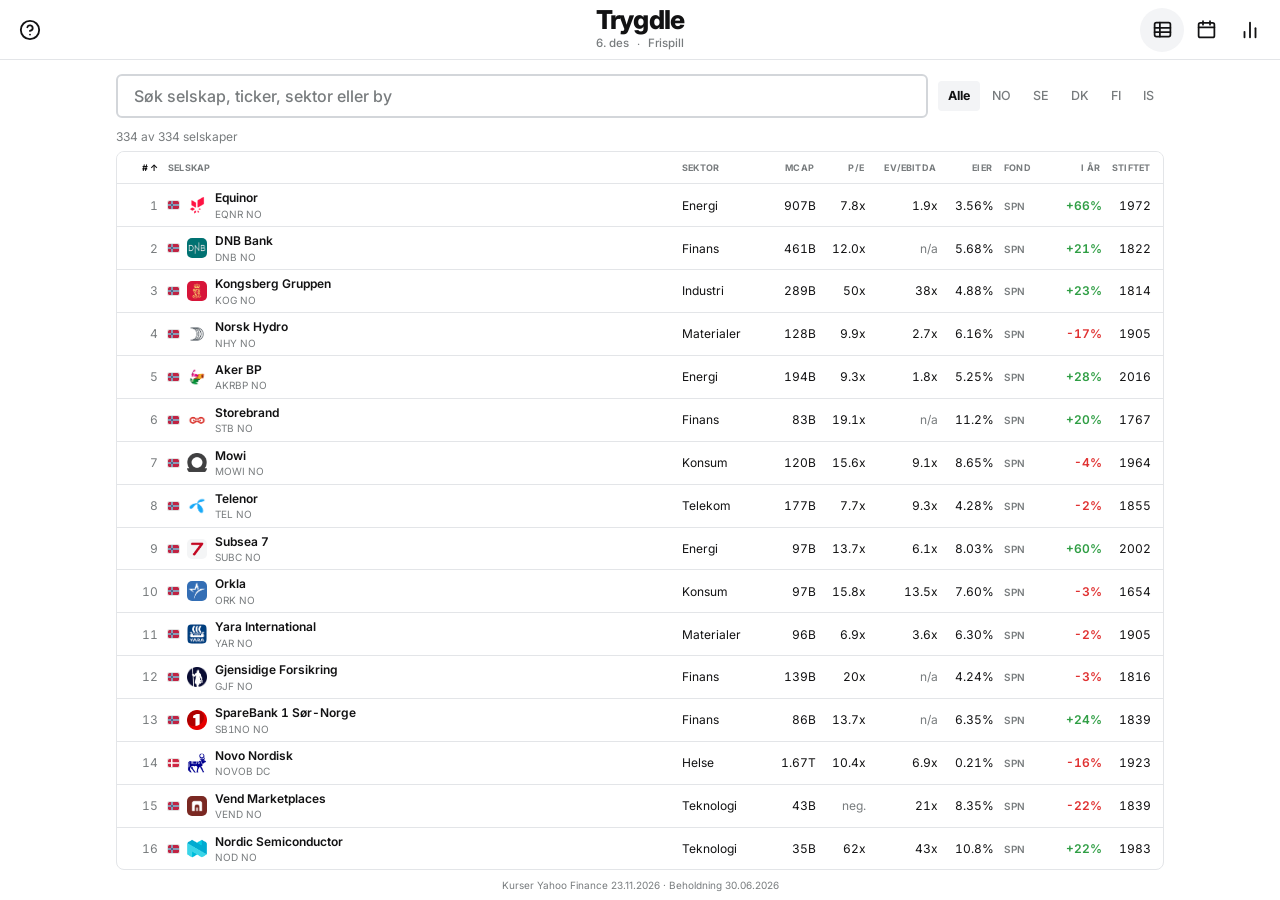
==== commit e4b55411: "Daily data update 2026-11-23" ====
--- a/data.html
+++ b/data.html
@@ -34,7 +34,7 @@
   </main>
 
   <script src="portfolio_data.js?v=4c529262"></script>
-  <script src="market_data.js?v=da512bf9"></script>
+  <script src="market_data.js?v=62f822e1"></script>
   <script src="data.js?v=561c889e"></script>
 </body>
 </html>
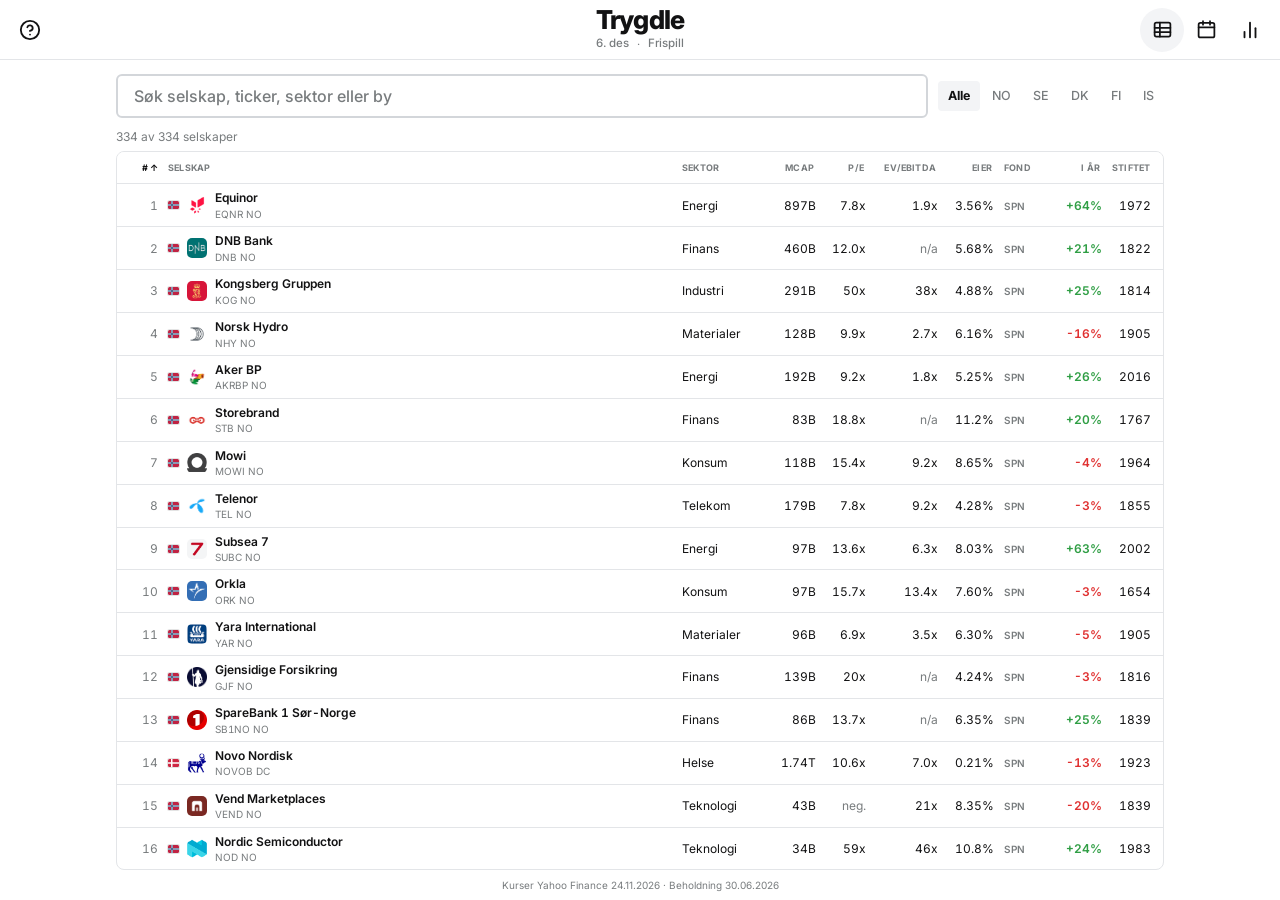
==== commit 8e72649f: "Daily data update 2026-11-24" ====
--- a/data.html
+++ b/data.html
@@ -34,7 +34,7 @@
   </main>
 
   <script src="portfolio_data.js?v=4c529262"></script>
-  <script src="market_data.js?v=62f822e1"></script>
+  <script src="market_data.js?v=6cc0f8b5"></script>
   <script src="data.js?v=561c889e"></script>
 </body>
 </html>
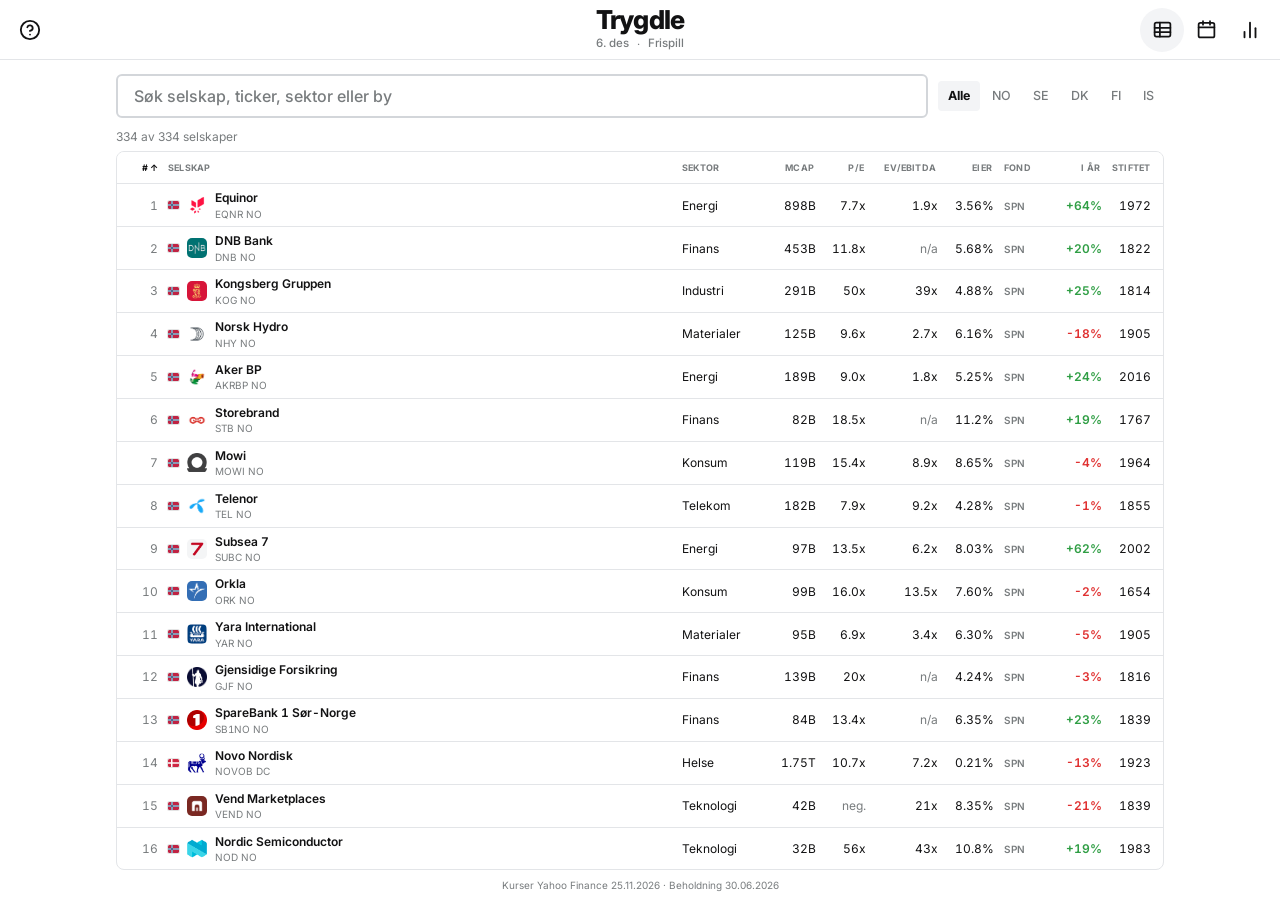
==== commit c696a564: "Daily data update 2026-11-25" ====
--- a/data.html
+++ b/data.html
@@ -34,7 +34,7 @@
   </main>
 
   <script src="portfolio_data.js?v=4c529262"></script>
-  <script src="market_data.js?v=6cc0f8b5"></script>
+  <script src="market_data.js?v=fe8f58fc"></script>
   <script src="data.js?v=561c889e"></script>
 </body>
 </html>
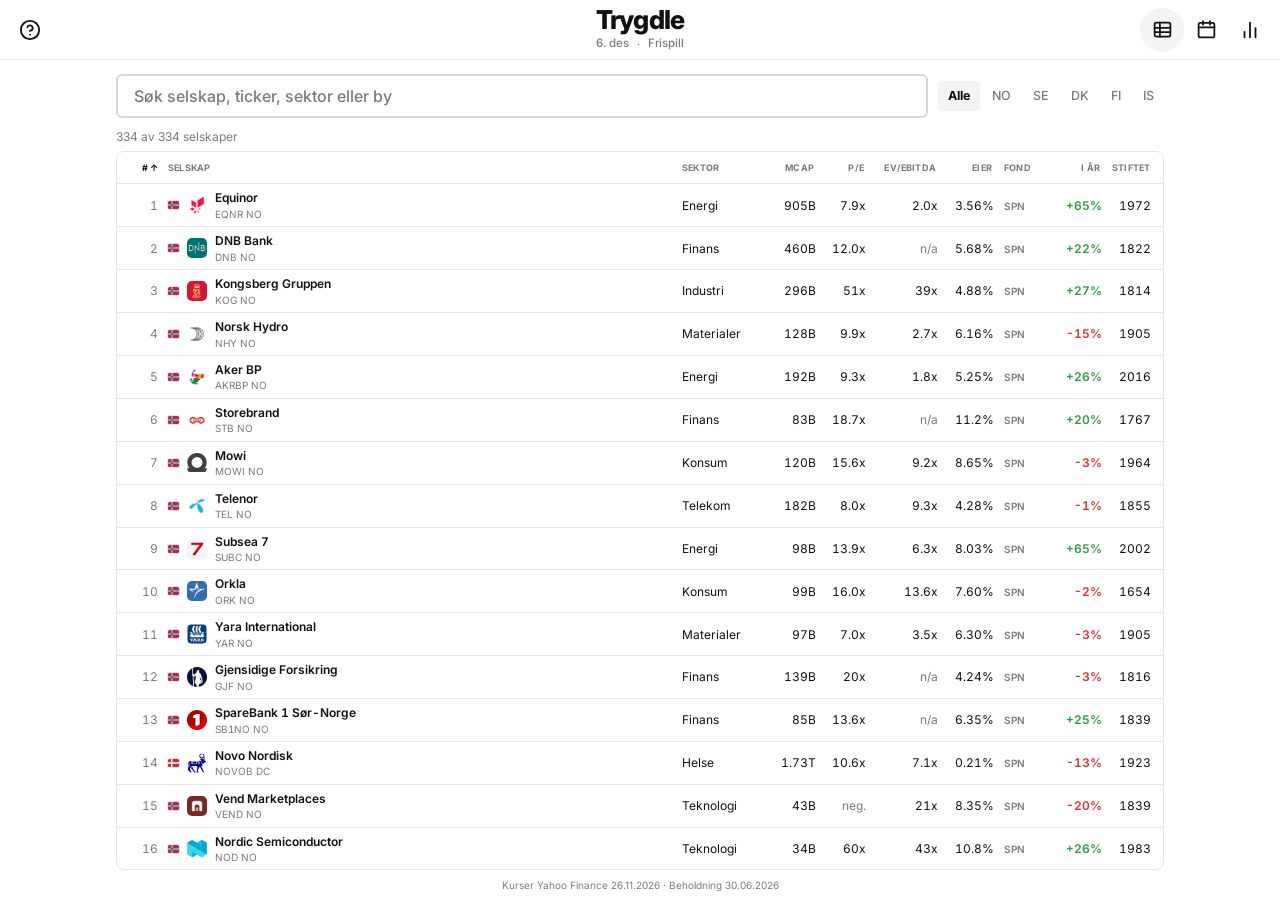
==== commit 79e7a642: "Daily data update 2026-11-26" ====
--- a/data.html
+++ b/data.html
@@ -34,7 +34,7 @@
   </main>
 
   <script src="portfolio_data.js?v=4c529262"></script>
-  <script src="market_data.js?v=fe8f58fc"></script>
+  <script src="market_data.js?v=d60e55b3"></script>
   <script src="data.js?v=561c889e"></script>
 </body>
 </html>
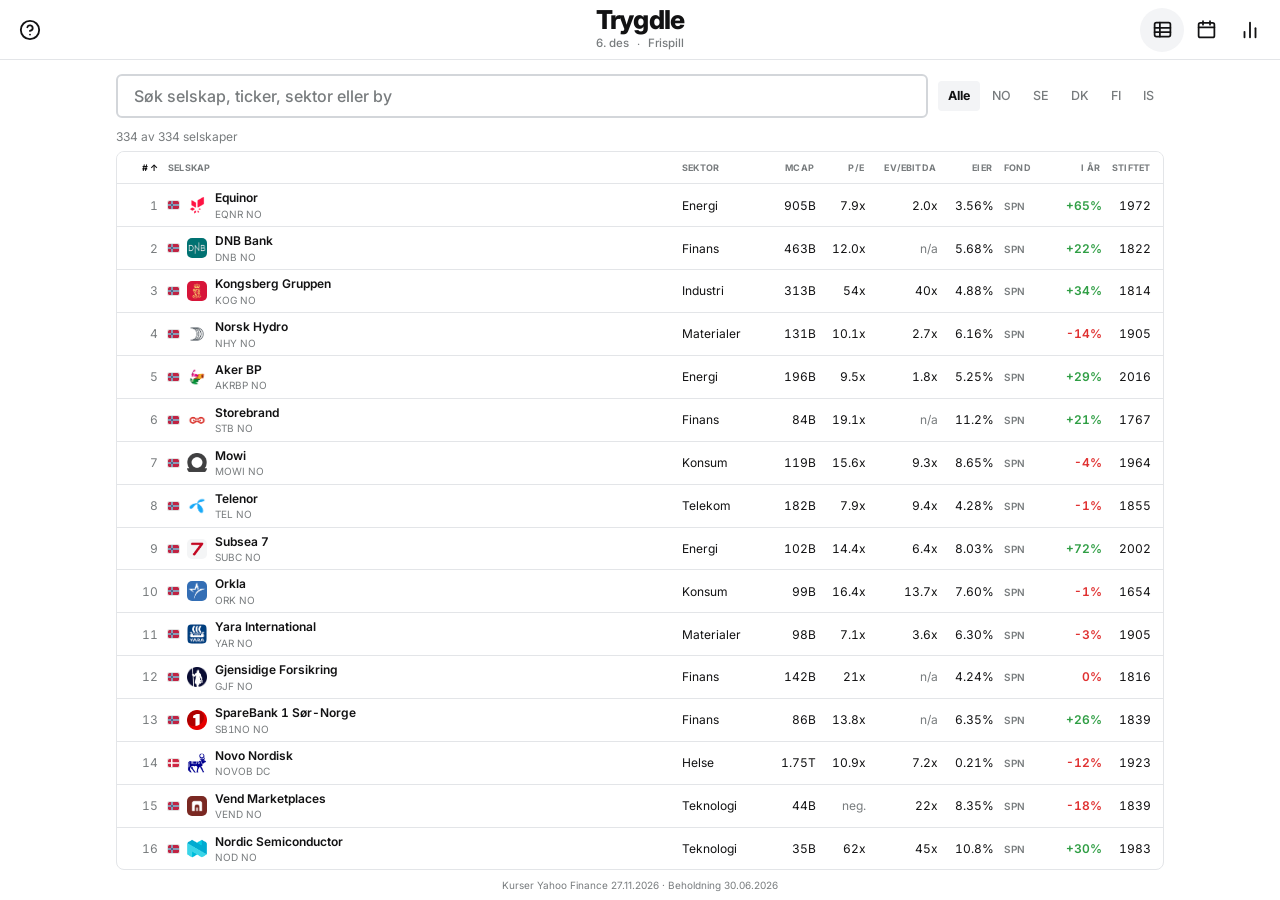
==== commit 4ddbee51: "Daily data update 2026-11-27" ====
--- a/data.html
+++ b/data.html
@@ -34,7 +34,7 @@
   </main>
 
   <script src="portfolio_data.js?v=4c529262"></script>
-  <script src="market_data.js?v=d60e55b3"></script>
+  <script src="market_data.js?v=f6279a1e"></script>
   <script src="data.js?v=561c889e"></script>
 </body>
 </html>
